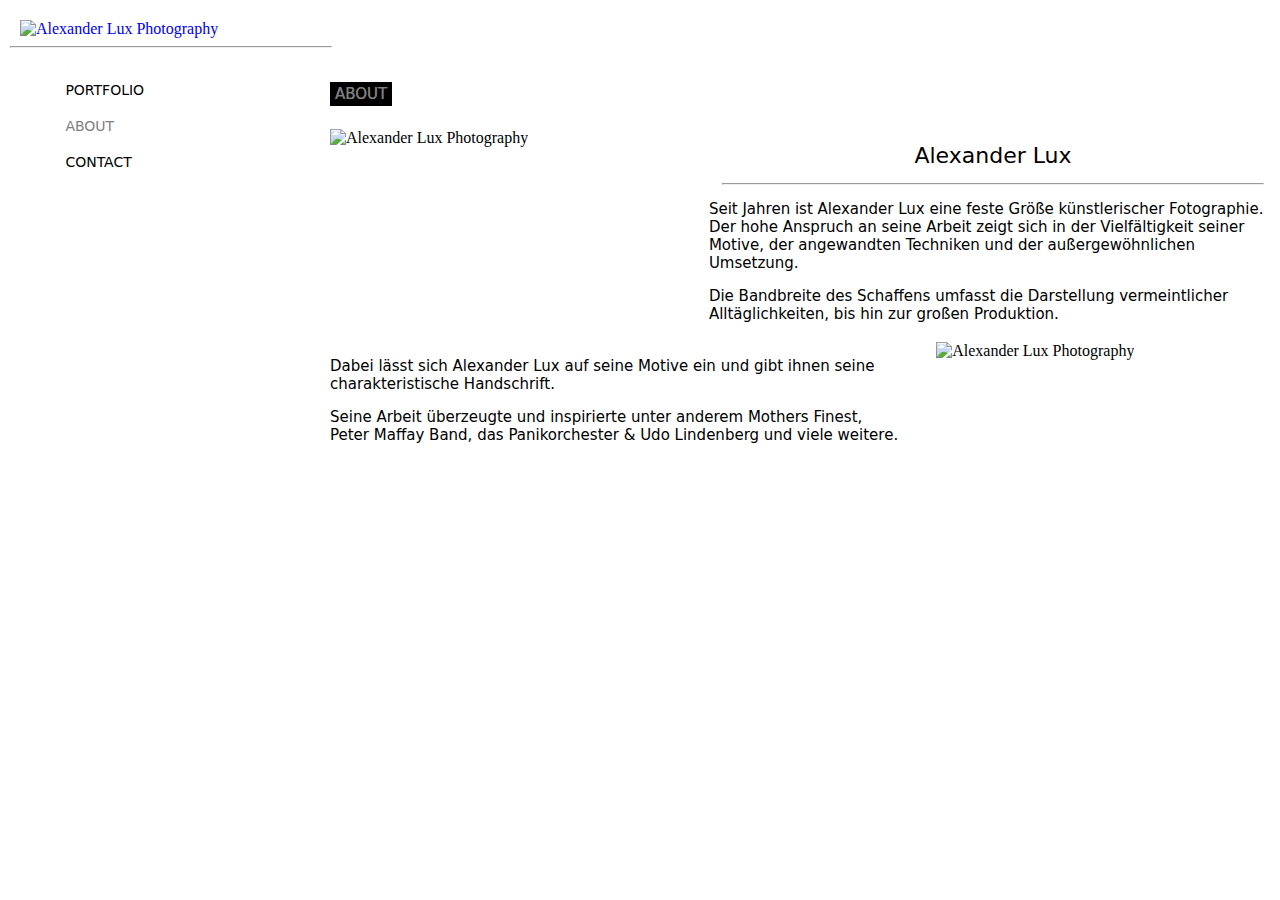
==== ALP/about/index.html @ ed9e3d2f "Stable Version" ====
<!doctype html>
<html>
<head>

<meta charset="utf-8">
<meta http-equiv="X-UA-Compatible" content="IE=edge">
<meta name="viewport" content="width=device-width, initial-scale=1.0">

<title>Contact - Alexander Lux Photography</title>
<link rel="shortcut icon" href="../assets/img/faviconMB.png">

<link href="../style.css" rel="stylesheet" type="text/css">

<script src="../../assets/js/jquery-1.11.3.min.js"></script>

<style>
	
	#mainContainer {
		-webkit-font-smoothing: antialiased;
		-webkit-overflow-scrolling: touch;
		background:#FFFFFF;
		background-color:#FFFFFF;
		-webkit-background-size: cover;
		-moz-background-size: cover;
		-o-background-size: cover;
		background-size: cover;
	}

	.sidebar nav ul li a{
		color: #000000;
	}	

	.sidebar nav ul li a:hover{
		color:#C5C5C5;
	}
	
	
	
	::-moz-selection {	
    	background: blue;
    	color: white;
    	text-shadow: none;
	}

	::selection {			
    	background: blue;
    	color: white;
    	text-shadow: none;
	}
	
	#maincontent {
		display:inline-block;
	}
	
	
	#container1 {
		width:100%;		
		display:inline-block;
	}
	
	#imageWrapper1 {
		max-width: 800px;
		max-height: 1200px;
		width: 35%;
		position: relative;
		display: block;	
		margin-left: 0px;
		float:left;
	}
	
	#abouttext1 {
		width:60%;
		float:right;
		margin-left:5%;
	}
	
	h1{
		text-align: center;
		width: 100%;
		font-weight: 400;
		font-family: Segoe, "Segoe UI", "DejaVu Sans", "Trebuchet MS", Verdana, sans-serif;
		font-size: 22px;
		/*text-transform: lowercase;*/
		text-decoration: none;
		font-style: normal;
		color: black;
		background-color: white;	
	}
	

	p {
		font-weight: 400;
		font-family: Segoe, "Segoe UI", "DejaVu Sans", "Trebuchet MS", Verdana, sans-serif;
		font-size: 15px;
	}
	
	#container2 {
		width:100%;
		display:inline-block;
	}
	
	#imageWrapper2 {
		max-width: 1200px;
		max-height: 800px;
		width: 35%;
		position: relative;
		display: block;
		margin-right:1%;
		float:right;	
	}
	
	#abouttext2 {
		width:60%;
		float:left;
		margin-right:4%;
	}
	
	
	
	@media screen and (max-width:570px) {
		#imageWrapper1 {
			width: 99%;
			float:left;
		}
		
		#abouttext1 {
			width:99%;
			float:left;
			margin-left:0%;
		}
		
		#imageWrapper2 {
			width: 99%;
			float:left;
		}
		
		#abouttext2 {
			width:99%;
			float:left;
		}
		
		/*.navigation_menu {
			position:relative;
			right:auto;
			vertical-align:center;
			display:block;
			float:none;
		}
		
		.navigation_menu a.active {
			position: relative;
			left: auto;
			text-align:center;
			float: none;
			margin-top: 70px;
			vertical-align:center;
			display:block;
		}*/
	}
	
</style>



</head>






<body onload="loadFunc()">

<div id="mainContainer">
	<div class="sidebar"> 
    	<header id="logo">
        	<a href="../">
            	<img src="../assets/img/logoSegoeB.png" alt="Alexander Lux Photography">
            </a>
        </header>
        <hr id="horizontal_line">
        
        <nav>
        	<ul>
            	<li><a href="../portfolio/">PORTFOLIO</a></li>
            	<li><a href="#" class="active">ABOUT</a></li>
            	<li><a href="../contact/">CONTACT</a></li>
          	</ul>
        </nav>

  </div>
  
  
  <!--Navigation Box-->
    <div class="navigation_menu_bar">     
        <div class="navigation_menu"><a href="#" class="active">ABOUT</a></div>
    </div>
  
  
  
<div id="maincontent">
    
    <div id="container1">
      
      
      
    <div id="imageWrapper1">  
    	<img src="../assets/img/alex.jpg" alt="Alexander Lux Photography" width="100%">
    </div>
    
    
    
    
    <div id="abouttext1">
        <h1>Alexander Lux</h1>
        <hr width="95%">
        <p>Seit Jahren ist Alexander Lux eine feste Größe künstlerischer Fotographie. Der hohe Anspruch an seine Arbeit zeigt sich in der Vielfältigkeit seiner Motive, der angewandten Techniken und der außergewöhnlichen Umsetzung.</p>
        <p>Die Bandbreite des Schaffens umfasst die Darstellung vermeintlicher Alltäglichkeiten, bis hin zur großen Produktion.</p>
	</div>
    
    
    
    </div>
    
    
    
    
    
    <div id="container2">
    
    
        
    
    <div id="imageWrapper2">  
    	<img src="../assets/img/about.jpg" alt="Alexander Lux Photography" width="100%">
    </div>
    
    
    
    <div id="abouttext2">
        <p>Dabei lässt sich Alexander Lux auf seine Motive ein und gibt ihnen seine charakteristische Handschrift.</p>
        <p>Seine Arbeit überzeugte und inspirierte unter anderem Mothers Finest, Peter Maffay Band,
das Panikorchester & Udo Lindenberg und viele weitere.</p>
	</div>
    
    
    
    </div>
    
</div>


</div>

<script>
	function loadFunc(){
		var element = document.getElementById('mainContainer');
		console.log(element);
		element.style.opacity = "1";
		element.style.filter  = 'alpha(opacity=100)';	
	}
</script>
</body>
</html>
---- ALP/style.css ----
@charset "utf-8";
/* CSS Document */

html, body {
    height:100%;
    width:100%;
    margin:0;
    padding:0;
}

#mainContainer {
	width:100%;
	height:100%;
	
	-webkit-font-smoothing: antialiased;
    -webkit-overflow-scrolling: touch;
	background: url(assets/img/background_img.jpg) no-repeat bottom right fixed;
	-webkit-background-size: cover;
  	-moz-background-size: cover;
  	-o-background-size: cover;
  	background-size: cover;
	
	
	opacity:0;
	transition: opacity 1s;
	-webkit-transition: opacity 1s;  
}



/* Sidebar */



.sidebar{
	float: left;
	width: 25%;
	margin-left: 10px;
	margin-top: 20px;
}

#logo{
	margin-left: 10px;
}

#horizontal_line{
	display: block;
	width: 100%;
	float:left;
}

.sidebar header a{
	text-decoration:none;
}

.sidebar nav {
	float:left;
	margin-left: 2%;
}

.sidebar nav ul li a{
	font-family: Segoe, "Segoe UI", "DejaVu Sans", "Trebuchet MS", Verdana, sans-serif;
	font-size: 14px;
	font-weight: 500;
	font-style: normal;
	text-decoration: none;
}

.sidebar nav ul li{
	list-style-type: none;
	padding: 9px;
}

.sidebar nav ul li a.active{	
	color: grey;
}











/*-------------Portfolio.html--------------*/


/* Navigation Box */

.navigation_menu_bar {
	display: inline;
	float: left;
	width: 33%;
	margin-top: 85px;
	margin-bottom: 2%;
}

.navigation_menu{
	margin-right:2px;
	font-weight: 400;
	font-family: Segoe, "Segoe UI", "DejaVu Sans", "Trebuchet MS", Verdana, sans-serif;
	font-size: 15px;
	text-shadow: 0px 0px;
	display: inline;
	float: left;
}

.navigation_menu a{
	text-decoration: none;
	background-color: black;
	color: white;
	padding-top: 3px;
	padding-right: 5px;
	padding-left: 5px;
	padding-bottom: 3px;	
}

 .navigation_menu a.active{	
	color: grey;
}

.navigation_menu a:hover{
	background-color: white;
	color: black;
}






/* Main Content */

#maincontent{
	float: left;
	width: 74%;
}






/* Categories */

.category {
	padding-top: 0%;
	padding-right: 0%;
	padding-left: 0%;
	padding-bottom: 0%;
	width: 49%;
	display: inline-block;
}

.category a {
    position: relative;
    display: block;
	text-decoration: none;
}

.category a h1 {
	text-align: center;
	width: 100%;
	font-weight: 300;
	font-family: Segoe, "Segoe UI", "DejaVu Sans", "Trebuchet MS", Verdana, sans-serif;
	font-size: 22px;
	text-transform: lowercase;
	text-decoration: none;
	font-style: normal;
	color: black;
	background-color: white;
	
	-ms-transition: background-color 0.3s ease-in-out;
	-webkit-transition: background-color 0.3s ease-in-out;
	-moz-transition: background-color 0.3s ease-in-out;
	-o-transition: background-color 0.3s ease-in-out;
	transition: background-color 0.3s ease-in-out;
}


.category a:hover h1 {
  background-color: #DCDCDC;
  text-decoration: none;
}











/*------------Street/Music/Portrait/Wallpaper.html--------------*/

.column{
	width: 32.5%;
	display:inline-block;
	
}

.imgExt{
	width: 100%;
}

.imgInt{
	width: 100%;
}

/*Prosthikes*/
.grid { display: inline-block;}
.grid-item { width: 32.5%; float:left;}



/*-----------------------Image-slider------------------------*/
	
::-moz-selection {		/*Avoid blue color double-click selection*/
    background: none;
    color: none;
    text-shadow: none;
	
	-webkit-touch-callout: none;
    -webkit-user-select: none;
    -khtml-user-select: none;
    -moz-user-select: none;
    -ms-user-select: none;
    user-select: none;
}

::selection {			/*Avoid blue color double-click selection*/
    background: none;
    color: none;
    text-shadow: none;
	
	-webkit-touch-callout: none;
    -webkit-user-select: none;
    -khtml-user-select: none;
    -moz-user-select: none;
    -ms-user-select: none;
    user-select: none;
}

#thumbnails{
	cursor: pointer;
	position: absolute;
	bottom: 12%;
	left: 5%;
	font-size: 13px;
	text-decoration: underline;
	color: black;
	font-family: Segoe, "Segoe UI", "DejaVu Sans", "Trebuchet MS", Verdana, sans-serif;
	font-weight: bold;
}

#PN{
	cursor: pointer;
	position: absolute;
	bottom: 5%;
	left: 5%;
	font-size: 13px;
	text-decoration: underline;
	color: black;
	font-family: Segoe, "Segoe UI", "DejaVu Sans", "Trebuchet MS", Verdana, sans-serif;
	font-weight: bold;
}

span a:visited {
	color:black;
}




	
#slider {
	width: 100%;
	height: 100%;
	position:relative;
	margin-left:1%;
	margin-bottom:0px;
	vertical-align:central;
	text-align:center;
}

#image {
	width: 100%;
	height: 100%;
	display:block;
	position:relative;
}
	
.left_hold {
	max-width: 150px;
	max-height: 650px;
	height:100%;
	width: 100%;
	position:absolute;
	top: 0px;
	left: 0px;
}
.right_hold {
	max-width: 150px;
	max-height: 650px; /*600px;*/
	height:100%; /*90%;*/
	width: 100%;
	position:absolute;
	top: 0px;/*50px;*/
	right: 0px;
}
.left {
	height:50px;
	width:50px;
	position:absolute;
	top:50%;/*270px;*/
	left:25px;
	opacity:0.25;
	transition: all .2s ease-in-out 0s;
	}
.right {
	height:50px;
	width:50px;
	position:absolute;
	top:50%;/*220px;*/
	right:25px;
	opacity:0.25;
	transition: all .2s ease-in-out 0s;
	}
.left_hold:hover .left {
	opacity:1;
	}
.right_hold:hover .right {
	opacity:1;
}
/*.close{
	position:absolute;
	right:1%;
	top: 1%;
}*/
.divclose {
	max-width: 100px;
	max-height: 50px;
	height:100%;
	width: 100%;
	position:absolute;
	top: 0px;
	right: 0px;
}
.imgclose {
	height:35px;
	width:35px;
	position:absolute;
	top:10px;
	right:31px;
	opacity:0.01;
	transition: all .2s ease-in-out 0s;
	}
	
.divclose:hover .imgclose {
	opacity:1;
}


















	/*------Media------*/
	@media screen and (max-width:1190px) {
	
	.sidebar{
		width: 350px;	
	}
	
	#maincontent {
		width:99%;
		margin-left: 1%;
	}
	
	}
	
	@media screen and (max-width:570px) {
		
	
	
		#logo {
			padding:5px 0px 5px 0px;
			text-align:center;
			float:none;
			width:98%;
			margin-left:1%;
			margin-right:1%;
		}
			
		#horizontal_line {
			clear:both;
			width:98%;
			margin-left: 1%;
			margin-right: 1%;
		}	
		
		
		
		
		.sidebar{
			float: none;
			width: 100%;
			margin-left: 0px;
			margin-top: 0px;
		}
			
		.sidebar nav {
			width:98%;
			float:none;
			margin-left:1%;
			margin-right:1%;
			margin-top:20px;
		}
		
		.sidebar nav ul {
			width:100%;
			float:none;
			text-align:center;
			margin-right:0%;
			margin-top:0%;
			-webkit-padding-start: 0px;
		}
		
		.sidebar nav ul li {
			float:none;
			display:block;
			padding: 9px;
			margin-top:10px;
			margin-bottom:10px;
		}
	
	
	
	
	
		.navigation_menu_bar {
			visibility:hidden;
			height:0%;
			margin:0%;
		}
	
		
		
		
		
		
		
		
		
		#maincontent {
			margin-top:5%;
		}
		
		.column {
			width:100%;
		}
		
		.not-active {
			pointer-events: none;
			cursor: default;
		}
		
		
		
		
		
		
		.category {
			width: 99%;			
		}
		
		
		.imgInt{
			width: 99%;
		}
		
		/*Prosthikes*/
		.grid { display: block; }
		.grid-item { width: 99%; float:left;}
		
		
		}
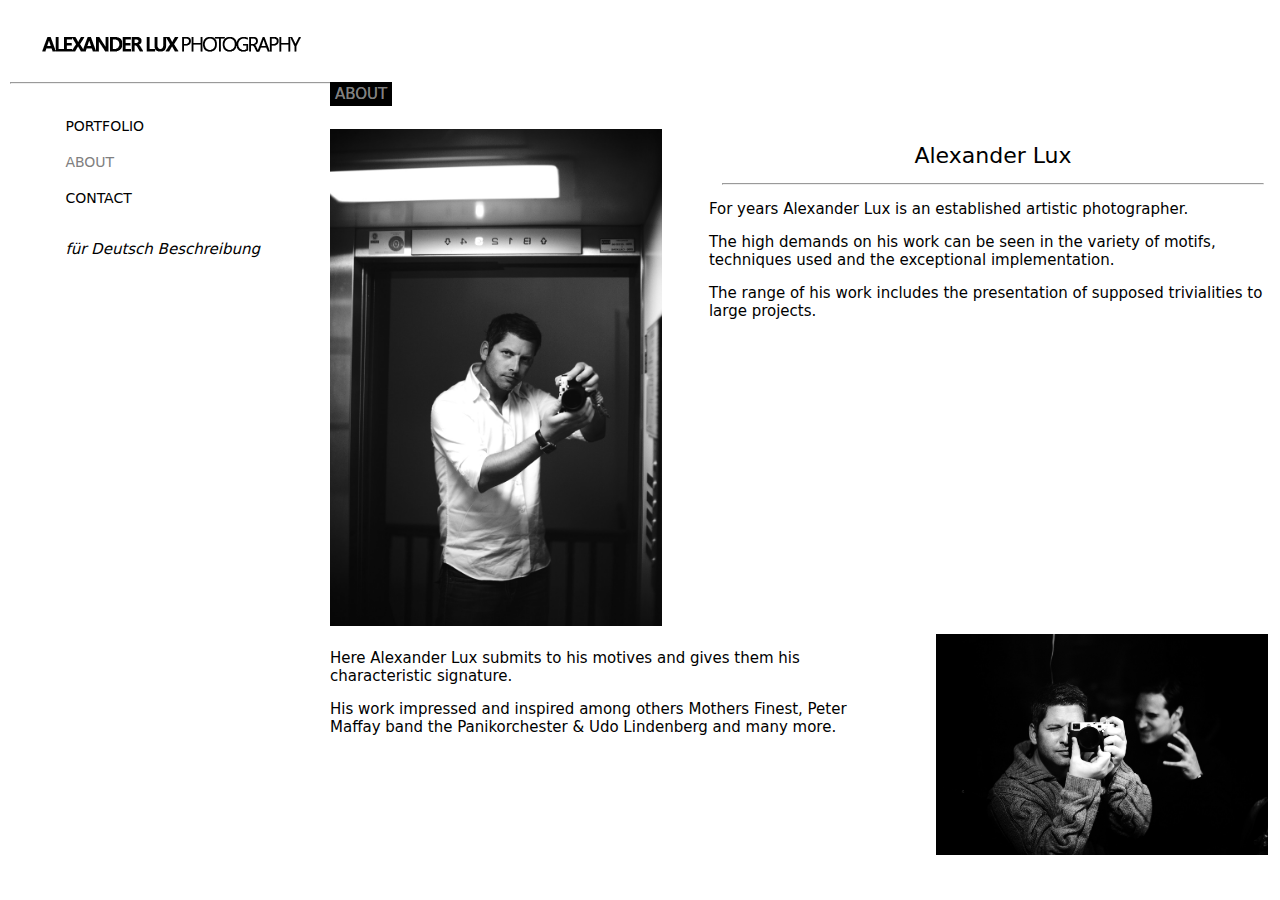
==== commit 7ea7e98a: "Code Refactoring - Mega" ====
--- a/ALP/about/index.html
+++ b/ALP/about/index.html
@@ -1,264 +1,129 @@
-<!doctype html>
-<html>
-<head>
-
-<meta charset="utf-8">
-<meta http-equiv="X-UA-Compatible" content="IE=edge">
-<meta name="viewport" content="width=device-width, initial-scale=1.0">
-
-<title>Contact - Alexander Lux Photography</title>
-<link rel="shortcut icon" href="../assets/img/faviconMB.png">
-
-<link href="../style.css" rel="stylesheet" type="text/css">
-
-<script src="../../assets/js/jquery-1.11.3.min.js"></script>
-
-<style>
-	
-	#mainContainer {
-		-webkit-font-smoothing: antialiased;
-		-webkit-overflow-scrolling: touch;
-		background:#FFFFFF;
-		background-color:#FFFFFF;
-		-webkit-background-size: cover;
-		-moz-background-size: cover;
-		-o-background-size: cover;
-		background-size: cover;
-	}
-
-	.sidebar nav ul li a{
-		color: #000000;
-	}	
-
-	.sidebar nav ul li a:hover{
-		color:#C5C5C5;
-	}
-	
-	
-	
-	::-moz-selection {	
-    	background: blue;
-    	color: white;
-    	text-shadow: none;
-	}
-
-	::selection {			
-    	background: blue;
-    	color: white;
-    	text-shadow: none;
-	}
-	
-	#maincontent {
-		display:inline-block;
-	}
-	
-	
-	#container1 {
-		width:100%;		
-		display:inline-block;
-	}
-	
-	#imageWrapper1 {
-		max-width: 800px;
-		max-height: 1200px;
-		width: 35%;
-		position: relative;
-		display: block;	
-		margin-left: 0px;
-		float:left;
-	}
-	
-	#abouttext1 {
-		width:60%;
-		float:right;
-		margin-left:5%;
-	}
-	
-	h1{
-		text-align: center;
-		width: 100%;
-		font-weight: 400;
-		font-family: Segoe, "Segoe UI", "DejaVu Sans", "Trebuchet MS", Verdana, sans-serif;
-		font-size: 22px;
-		/*text-transform: lowercase;*/
-		text-decoration: none;
-		font-style: normal;
-		color: black;
-		background-color: white;	
-	}
-	
-
-	p {
-		font-weight: 400;
-		font-family: Segoe, "Segoe UI", "DejaVu Sans", "Trebuchet MS", Verdana, sans-serif;
-		font-size: 15px;
-	}
-	
-	#container2 {
-		width:100%;
-		display:inline-block;
-	}
-	
-	#imageWrapper2 {
-		max-width: 1200px;
-		max-height: 800px;
-		width: 35%;
-		position: relative;
-		display: block;
-		margin-right:1%;
-		float:right;	
-	}
-	
-	#abouttext2 {
-		width:60%;
-		float:left;
-		margin-right:4%;
-	}
-	
-	
-	
-	@media screen and (max-width:570px) {
-		#imageWrapper1 {
-			width: 99%;
-			float:left;
-		}
-		
-		#abouttext1 {
-			width:99%;
-			float:left;
-			margin-left:0%;
-		}
-		
-		#imageWrapper2 {
-			width: 99%;
-			float:left;
-		}
-		
-		#abouttext2 {
-			width:99%;
-			float:left;
-		}
-		
-		/*.navigation_menu {
-			position:relative;
-			right:auto;
-			vertical-align:center;
-			display:block;
-			float:none;
-		}
-		
-		.navigation_menu a.active {
-			position: relative;
-			left: auto;
-			text-align:center;
-			float: none;
-			margin-top: 70px;
-			vertical-align:center;
-			display:block;
-		}*/
-	}
-	
-</style>
-
-
-
-</head>
-
-
-
-
-
-
-<body onload="loadFunc()">
-
-<div id="mainContainer">
-	<div class="sidebar"> 
-    	<header id="logo">
-        	<a href="../">
-            	<img src="../assets/img/logoSegoeB.png" alt="Alexander Lux Photography">
-            </a>
-        </header>
-        <hr id="horizontal_line">
-        
-        <nav>
-        	<ul>
-            	<li><a href="../portfolio/">PORTFOLIO</a></li>
-            	<li><a href="#" class="active">ABOUT</a></li>
-            	<li><a href="../contact/">CONTACT</a></li>
-          	</ul>
-        </nav>
-
-  </div>
-  
-  
-  <!--Navigation Box-->
-    <div class="navigation_menu_bar">     
-        <div class="navigation_menu"><a href="#" class="active">ABOUT</a></div>
-    </div>
-  
-  
-  
-<div id="maincontent">
-    
-    <div id="container1">
-      
-      
-      
-    <div id="imageWrapper1">  
-    	<img src="../assets/img/alex.jpg" alt="Alexander Lux Photography" width="100%">
-    </div>
-    
-    
-    
-    
-    <div id="abouttext1">
-        <h1>Alexander Lux</h1>
-        <hr width="95%">
-        <p>Seit Jahren ist Alexander Lux eine feste Größe künstlerischer Fotographie. Der hohe Anspruch an seine Arbeit zeigt sich in der Vielfältigkeit seiner Motive, der angewandten Techniken und der außergewöhnlichen Umsetzung.</p>
-        <p>Die Bandbreite des Schaffens umfasst die Darstellung vermeintlicher Alltäglichkeiten, bis hin zur großen Produktion.</p>
-	</div>
-    
-    
-    
-    </div>
-    
-    
-    
-    
-    
-    <div id="container2">
-    
-    
-        
-    
-    <div id="imageWrapper2">  
-    	<img src="../assets/img/about.jpg" alt="Alexander Lux Photography" width="100%">
-    </div>
-    
-    
-    
-    <div id="abouttext2">
-        <p>Dabei lässt sich Alexander Lux auf seine Motive ein und gibt ihnen seine charakteristische Handschrift.</p>
-        <p>Seine Arbeit überzeugte und inspirierte unter anderem Mothers Finest, Peter Maffay Band,
-das Panikorchester & Udo Lindenberg und viele weitere.</p>
-	</div>
-    
-    
-    
-    </div>
-    
-</div>
-
-
-</div>
-
-<script>
-	function loadFunc(){
-		var element = document.getElementById('mainContainer');
-		console.log(element);
-		element.style.opacity = "1";
-		element.style.filter  = 'alpha(opacity=100)';	
-	}
-</script>
-</body>
-</html>
+<!doctype html>
+<html>
+<head>
+
+<meta charset="utf-8">
+<meta http-equiv="X-UA-Compatible" content="IE=edge">
+<meta name="viewport" content="width=device-width, initial-scale=1.0">
+
+<title>About - Alexander Lux Photography</title>
+<link rel="shortcut icon" href="../assets/img/faviconMB.png">
+
+<link href="../assets/css/container.css" rel="stylesheet" type="text/css">
+<link href="../assets/css/wrapper.css" rel="stylesheet" type="text/css">
+<link href="../assets/css/about.css" rel="stylesheet" type="text/css">
+
+<script src="../assets/js/jquery-1.11.3.min.js"></script>
+
+<style>
+
+	#container{
+		opacity:0;
+		transition: opacity 1s;
+		-webkit-transition: opacity 1s;
+	}
+
+</style>
+
+</head>
+
+
+
+
+
+
+<body onload="loadFunc()">
+
+<div id="container">
+	<div class="sidebar"> 
+    	<header id="logo">
+        	<a href="../">
+            	<img src="../assets/img/logoSegoeB.png" alt="Alexander Lux Photography">
+            </a>
+        </header>
+        <hr id="horizontal_line">
+        
+        <nav>
+        	<ul>
+            	<li><a href="../portfolio/">PORTFOLIO</a></li>
+            	<li><a href="#" class="active">ABOUT</a></li>
+            	<li><a href="../contact/">CONTACT</a></li>
+				<li><a href="german/"><p></p><p><i>für Deutsch Beschreibung</i></p></a></li>
+          	</ul>
+        </nav>
+
+  </div>
+  
+  
+  <!--Navigation Box-->
+    <div class="navigation_menu_bar">     
+        <div class="navigation_menu"><a href="#" class="active">ABOUT</a></div>
+    </div>
+  
+  
+  
+<div id="maincontent">
+    
+    <div id="container1">
+      
+      
+      
+    <div id="imageWrapper1">  
+    	<img src="../assets/img/alex.jpg" alt="Alexander Lux Photography" width="100%">
+    </div>
+    
+    
+    
+    
+    <div id="abouttext1">
+        <h1>Alexander Lux</h1>
+        <hr width="95%">
+        <p>For years Alexander Lux is an established artistic photographer.</p>
+		<p>The high demands on his work can be seen in the variety of motifs, techniques used and the exceptional implementation.</p>
+        <p>The range of his work includes the presentation of supposed trivialities to large projects.</p>
+	</div>
+    
+    
+    
+    </div>
+    
+    
+    
+    
+    
+    <div id="container2">
+    
+    
+        
+    
+    <div id="imageWrapper2">  
+    	<img src="../assets/img/about.jpg" alt="Alexander Lux Photography" width="100%">
+    </div>
+    
+    
+    
+    <div id="abouttext2">
+        <p>Here Alexander Lux submits to his motives and gives them his characteristic signature.</p>
+        <p>His work impressed and inspired among others Mothers Finest, Peter Maffay band
+the Panikorchester & Udo Lindenberg and many more.</p>
+	</div>
+    
+    
+    
+    </div>
+    
+</div>
+
+
+</div>
+
+<script>
+	function loadFunc(){
+		var element = document.getElementById('container');
+		console.log(element);
+		element.style.opacity = "1";
+		element.style.filter  = 'alpha(opacity=100)';	
+	}
+</script>
+</body>
+</html>
--- a/ALP/assets/css/container.css
+++ b/ALP/assets/css/container.css
@@ -0,0 +1,238 @@
+@charset "utf-8";
+/* CSS Document */
+
+/*-------------container.css--------------*/
+
+
+/*-----------------------------------------
+This file styles the layout of following tags:
+
+-cb-slideshow(homepage list of images)
+-sidebar
+-navigation
+
+which are very basic elements of the site
+------------------------------------------*/
+
+html, body {
+    height:100%;
+    width:100%;
+    margin:0;
+    padding:0;
+}
+
+body{
+	background: #FFFFFF;
+	/* overflow-y: hidden;     //embedded to ALP/index.html
+	overflow-x: hidden; */
+}
+.ie7 body{
+	overflow:hidden;
+}
+
+.cb-slideshow {
+	margin:0;
+	padding:0;
+}
+
+#container {
+	
+	-webkit-font-smoothing: antialiased;
+	-webkit-overflow-scrolling: touch;
+	background:#FFFFFF;
+	background-color:#FFFFFF;
+	-webkit-background-size: cover;
+	-moz-background-size: cover;
+	-o-background-size: cover;
+	background-size: cover;
+		
+	/*On click - no selection*/
+	-webkit-touch-callout: none;
+	-webkit-user-select: none;
+	-khtml-user-select: none;
+	-moz-user-select: none;
+	-ms-user-select: none;
+	user-select: none;
+		
+	opacity: 1;
+
+}
+
+
+/*----------Sidebar-----------*/
+
+
+.sidebar{
+	/*position: absolute;*/
+	float: left;
+	width: 25%;
+	margin-left: 10px;
+	margin-top: 20px;
+}
+
+#logo{
+	margin-left: 10px;
+}
+
+#horizontal_line{
+	color: #000000;
+	display: block;
+	width: 350px;
+	float:left;
+}
+
+.sidebar header a{
+	text-decoration:none;
+}
+
+.sidebar nav {
+	float:left;
+	margin-left: 2%;
+}
+
+.sidebar nav ul li a{
+	font-family: Segoe, "Segoe UI", "DejaVu Sans", "Trebuchet MS", Verdana, sans-serif;
+	font-size: 14px;
+	font-weight: 500;
+	font-style: normal;
+	text-decoration: none;
+	color: #000000;
+}
+
+.sidebar nav ul li{
+	list-style-type: none;
+	padding: 9px;
+}
+
+.sidebar nav ul li a.active{	
+	color: grey;
+}
+
+.sidebar nav ul li a:hover{
+	color:#C5C5C5;
+}
+	
+	
+	
+	
+	
+/* Navigation Box */
+
+.navigation_menu_bar {
+	display: inline;
+	float: left;
+	width: 33%;
+	margin-top: 85px;
+	margin-bottom: 2%;
+}
+
+.navigation_menu{
+	margin-right:2px;
+	font-weight: 400;
+	font-family: Segoe, "Segoe UI", "DejaVu Sans", "Trebuchet MS", Verdana, sans-serif;
+	font-size: 15px;
+	text-shadow: 0px 0px;
+	display: inline;
+	float: left;
+}
+
+.navigation_menu a{
+	text-decoration: none;
+	background-color: black;
+	color: white;
+	padding-top: 3px;
+	padding-right: 5px;
+	padding-left: 5px;
+	padding-bottom: 3px;	
+}
+
+.navigation_menu a.active{	
+	color: grey;
+}
+
+.navigation_menu a:hover{
+	background-color: white;
+	color: black;
+}
+
+
+/*------ Media Queries ------*/
+	@media screen and (max-width:1199px) {
+	
+		.sidebar{
+				width: 350px;	
+			}
+
+	}
+
+
+
+	@media screen and (max-width: 767px) {
+		
+			.sidebar{
+				float: none;
+				width: 100%;
+				margin-left: 0px;
+				margin-top: 0px;
+			}
+			
+			
+			
+			#logo {
+				padding:5px 0px 5px 0px;
+				text-align:center;
+				float:none;
+				width:98%;
+				margin-left:1%;
+				margin-right:1%;
+			}
+				
+			#horizontal_line {
+				clear:both;
+				width:98%;
+				margin-left: 1%;
+				margin-right: 1%;
+			}	
+			
+			
+			
+			
+			
+				
+			.sidebar nav {
+				width:98%;
+				float:none;
+				margin-left:1%;
+				margin-right:1%;
+				margin-top:20px;
+			}
+			
+			.sidebar nav ul {
+				width:100%;
+				float:none;
+				text-align:center;
+				margin-right:0%;
+				margin-top:0%;
+				-webkit-padding-start: 0px;
+			}
+			
+			.sidebar nav ul li {
+				float:none;
+				display:block;
+				padding: 9px;
+				margin-top:10px;
+				margin-bottom:10px;
+			}
+		
+		
+		
+		
+		
+			.navigation_menu_bar {
+				visibility:hidden;
+				height:0%;
+				margin:0%;
+			}
+		
+		
+	}--- a/ALP/assets/css/wrapper.css
+++ b/ALP/assets/css/wrapper.css
@@ -0,0 +1,145 @@
+@charset "utf-8";
+/* CSS Document */
+
+/*-------------wrapper.css--------------*/
+
+/*-----------------------------------------
+This file styles the layout of following tags:
+
+-wrapper
+-category
+-column
+-image-wrapper
+
+which are very basic elements of the site
+------------------------------------------*/
+
+/* Main Content */
+
+#maincontent{
+	float: left;
+	width: 74%;
+}
+
+
+
+
+
+
+/* Categories */
+
+.category {
+	padding-top: 0%;
+	padding-right: 0%;
+	padding-left: 0%;
+	padding-bottom: 0%;
+	width: 49%;
+	display: inline-block;
+}
+
+.category a {
+    position: relative;
+    display: block;
+	text-decoration: none;
+}
+
+.category a h1 {
+	text-align: center;
+	width: 100%;
+	font-weight: 300;
+	font-family: Segoe, "Segoe UI", "DejaVu Sans", "Trebuchet MS", Verdana, sans-serif;
+	font-size: 22px;
+	text-transform: lowercase;
+	text-decoration: none;
+	font-style: normal;
+	color: black;
+	background-color: white;
+	
+	-ms-transition: background-color 0.3s ease-in-out;
+	-webkit-transition: background-color 0.3s ease-in-out;
+	-moz-transition: background-color 0.3s ease-in-out;
+	-o-transition: background-color 0.3s ease-in-out;
+	transition: background-color 0.3s ease-in-out;
+}
+
+
+.category a:hover h1 {
+	background-color: #DCDCDC;
+	text-decoration: none;
+}
+
+
+
+/*------------Street/Music/Portrait/Wallpaper.html--------------*/
+
+.column{
+	width: 32.5%;
+	display:inline-block;
+	
+}
+
+.imgExt{
+	width: 100%;
+}
+
+.imgInt{
+	width: 100%;
+}
+
+
+
+
+/*------Media------*/
+	@media screen and (max-width:1199px) {
+	
+			
+			#maincontent {
+				width:99%;
+				margin-left: 1%;
+			}
+	
+	}
+	
+	
+	
+	
+	
+	@media screen and (max-width:767px) {
+		
+		
+		
+		
+			#maincontent {
+				margin-top:5%;
+			}			
+
+			
+			
+			
+			.category {
+				width: 99%;			
+			}
+			
+			
+			
+			
+			.column {
+			width:100%;
+			}
+			
+			
+			
+			.not-active {
+				pointer-events: none;
+				cursor: default;
+			}
+			
+			
+			
+			.imgInt{
+				width: 99%;
+			}	
+		
+
+	
+	}--- a/ALP/assets/css/about.css
+++ b/ALP/assets/css/about.css
@@ -0,0 +1,127 @@
+@charset "utf-8";
+/* CSS Document */
+
+/*---------- about.css ----------*/
+	
+	
+	::-moz-selection {	
+    	background: blue;
+    	color: white;
+    	text-shadow: none;
+	}
+
+	::selection {			
+    	background: blue;
+    	color: white;
+    	text-shadow: none;
+	}
+	
+	#maincontent {
+		display:inline-block;
+	}
+	
+	
+	#container1 {
+		width:100%;		
+		display:inline-block;
+	}
+	
+	#imageWrapper1 {
+		max-width: 800px;
+		max-height: 1200px;
+		width: 35%;
+		position: relative;
+		display: block;	
+		margin-left: 0px;
+		float:left;
+	}
+	
+	#abouttext1 {
+		width:60%;
+		float:right;
+		margin-left:5%;
+	}
+	
+	h1{
+		text-align: center;
+		width: 100%;
+		font-weight: 400;
+		font-family: Segoe, "Segoe UI", "DejaVu Sans", "Trebuchet MS", Verdana, sans-serif;
+		font-size: 22px;
+		/*text-transform: lowercase;*/
+		text-decoration: none;
+		font-style: normal;
+		color: black;
+		background-color: white;	
+	}
+	
+
+	p {
+		font-weight: 400;
+		font-family: Segoe, "Segoe UI", "DejaVu Sans", "Trebuchet MS", Verdana, sans-serif;
+		font-size: 15px;
+	}
+	
+	#container2 {
+		width:100%;
+		display:inline-block;
+	}
+	
+	#imageWrapper2 {
+		max-width: 1200px;
+		max-height: 800px;
+		width: 35%;
+		position: relative;
+		display: block;
+		margin-right:1%;
+		float:right;	
+	}
+	
+	#abouttext2 {
+		width:60%;
+		float:left;
+		margin-right:4%;
+	}
+	
+	
+	
+	@media screen and (max-width:767px) {
+		#imageWrapper1 {
+			width: 99%;
+			float:left;
+		}
+		
+		#abouttext1 {
+			width:99%;
+			float:left;
+			margin-left:0%;
+		}
+		
+		#imageWrapper2 {
+			width: 99%;
+			float:left;
+		}
+		
+		#abouttext2 {
+			width:99%;
+			float:left;
+		}
+		
+		/*.navigation_menu {
+			position:relative;
+			right:auto;
+			vertical-align:center;
+			display:block;
+			float:none;
+		}
+		
+		.navigation_menu a.active {
+			position: relative;
+			left: auto;
+			text-align:center;
+			float: none;
+			margin-top: 70px;
+			vertical-align:center;
+			display:block;
+		}*/
+	}